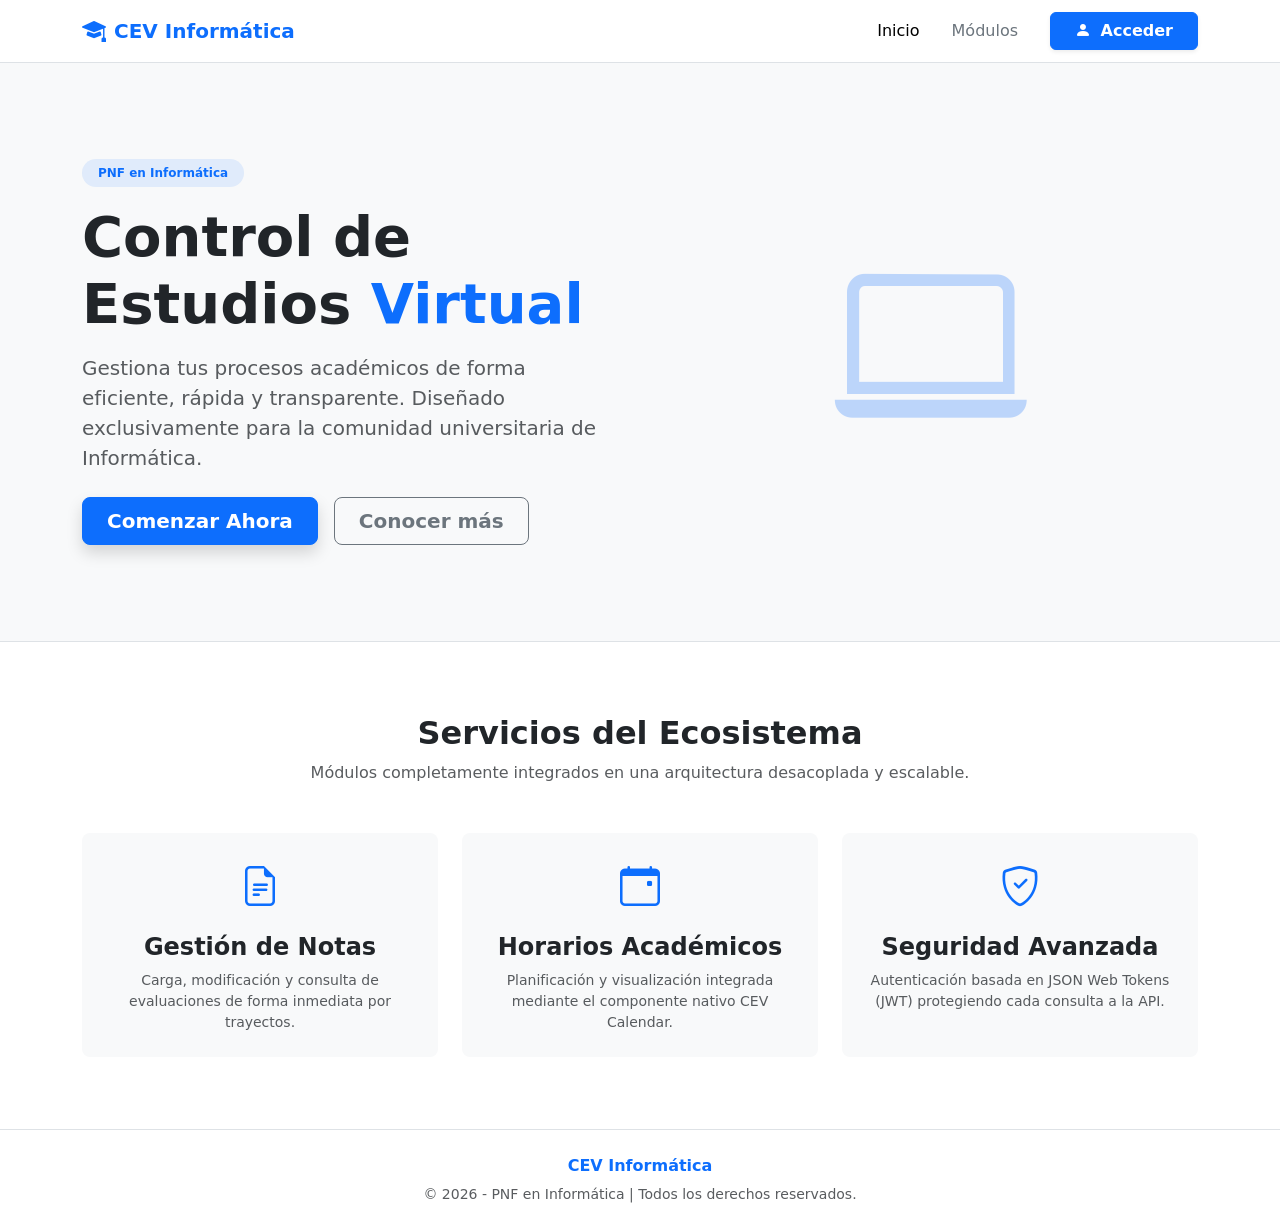
==== src/pages/landing/landing.html @ 3a4456cf "Landing y Login visualmente completados, ademas del enrutador javascript" ====
<!DOCTYPE html>
<html lang="es">

<head>
  <meta charset="UTF-8">
  <meta name="viewport" content="width=device-width, initial-scale=1.0">
  <title>CEV | Control de Estudios Virtual</title>
  <link rel="shortcut icon" href="/assets/img/cev.png" type="image/x-icon">

  <link class="styles" rel="stylesheet" href="/assets/plugins/bootstrap/bootstrap.min.css">
  <link rel="stylesheet" href="/assets/plugins/bootstrap-icons/bootstrap-icons.css">

  <script type="module" src="/src/components/index.js"></script>
  <script src="/assets/plugins/bootstrap/bootstrap.bundle.min.js"></script>
</head>

<body class="d-flex flex-column min-vh-100 bg-white">

  <nav class="navbar navbar-expand-lg navbar-light bg-white border-bottom sticky-top">
    <div class="container">
      <a class="navbar-brand fw-bold text-primary d-flex align-items-center" href="/">
        <i class="bi bi-mortarboard-fill me-2 fs-4"></i>CEV Informática
      </a>
      <button class="navbar-toggler border-0" type="button" data-bs-toggle="collapse" data-bs-target="#navbarNav"
        aria-controls="navbarNav" aria-expanded="false" aria-label="Toggle navigation">
        <span class="navbar-toggler-icon"></span>
      </button>
      <div class="collapse navbar-collapse" id="navbarNav">
        <ul class="navbar-nav ms-auto align-items-lg-center mt-3 mt-lg-0">
          <li class="nav-item me-lg-3">
            <a class="nav-link active fw-medium" href="#">Inicio</a>
          </li>
          <li class="nav-item me-lg-4">
            <a class="nav-link text-secondary fw-medium" href="#modulos">Módulos</a>
          </li>
          <li class="nav-item">
            <a href="/login" class="btn btn-primary fw-bold px-4 shadow-sm">
              <i class="bi bi-person-fill me-1"></i> Acceder
            </a>
          </li>
        </ul>
      </div>
    </div>
  </nav>

  <header class="bg-light py-5 border-bottom flex-grow-1 d-flex align-items-center">
    <div class="container py-5">
      <div class="row align-items-center g-5">
        <div class="col-lg-6 text-center text-lg-start">
          <span class="badge bg-primary bg-opacity-10 text-primary fw-bold px-3 py-2 rounded-pill mb-3">PNF en
            Informática</span>
          <h1 class="display-4 fw-bold text-dark mb-3">Control de Estudios <span class="text-primary">Virtual</span>
          </h1>
          <p class="lead text-muted mb-4">Gestiona tus procesos académicos de forma eficiente, rápida y transparente.
            Diseñado exclusivamente para la comunidad universitaria de Informática.</p>
          <div class="d-sm-flex justify-content-center justify-content-lg-start gap-3">
            <a href="/login" class="btn btn-primary btn-lg fw-bold px-4 shadow">Comenzar Ahora</a>
            <a href="#modulos" class="btn btn-outline-secondary btn-lg fw-bold px-4 mt-3 mt-sm-0">Conocer más</a>
          </div>
        </div>
        <div class="col-lg-6 text-center">
          <i class="bi bi-laptop text-primary opacity-25" style="font-size: 12rem;"></i>
        </div>
      </div>
    </div>
  </header>

  <section id="modulos" class="py-5 bg-white">
    <div class="container py-4">
      <div class="text-center mb-5">
        <h2 class="fw-bold text-dark">Servicios del Ecosistema</h2>
        <p class="text-muted">Módulos completamente integrados en una arquitectura desacoplada y escalable.</p>
      </div>
      <div class="row g-4">
        <div class="col-md-4">
          <div class="card h-100 border-0 bg-light p-4 rounded-3 text-center">
            <div class="text-primary mb-3"><i class="bi bi-file-earmark-text fs-1"></i></div>
            <h4 class="fw-bold">Gestión de Notas</h4>
            <p class="text-muted small mb-0">Carga, modificación y consulta de evaluaciones de forma inmediata por
              trayectos.</p>
          </div>
        </div>
        <div class="col-md-4">
          <div class="card h-100 border-0 bg-light p-4 rounded-3 text-center">
            <div class="text-primary mb-3"><i class="bi bi-calendar-event fs-1"></i></div>
            <h4 class="fw-bold">Horarios Académicos</h4>
            <p class="text-muted small mb-0">Planificación y visualización integrada mediante el componente nativo CEV
              Calendar.</p>
          </div>
        </div>
        <div class="col-md-4">
          <div class="card h-100 border-0 bg-light p-4 rounded-3 text-center">
            <div class="text-primary mb-3"><i class="bi bi-shield-check fs-1"></i></div>
            <h4 class="fw-bold">Seguridad Avanzada</h4>
            <p class="text-muted small mb-0">Autenticación basada en JSON Web Tokens (JWT) protegiendo cada consulta a
              la API.</p>
          </div>
        </div>
      </div>
    </div>
  </section>

  <app-footer></app-footer>

</body>

</html>
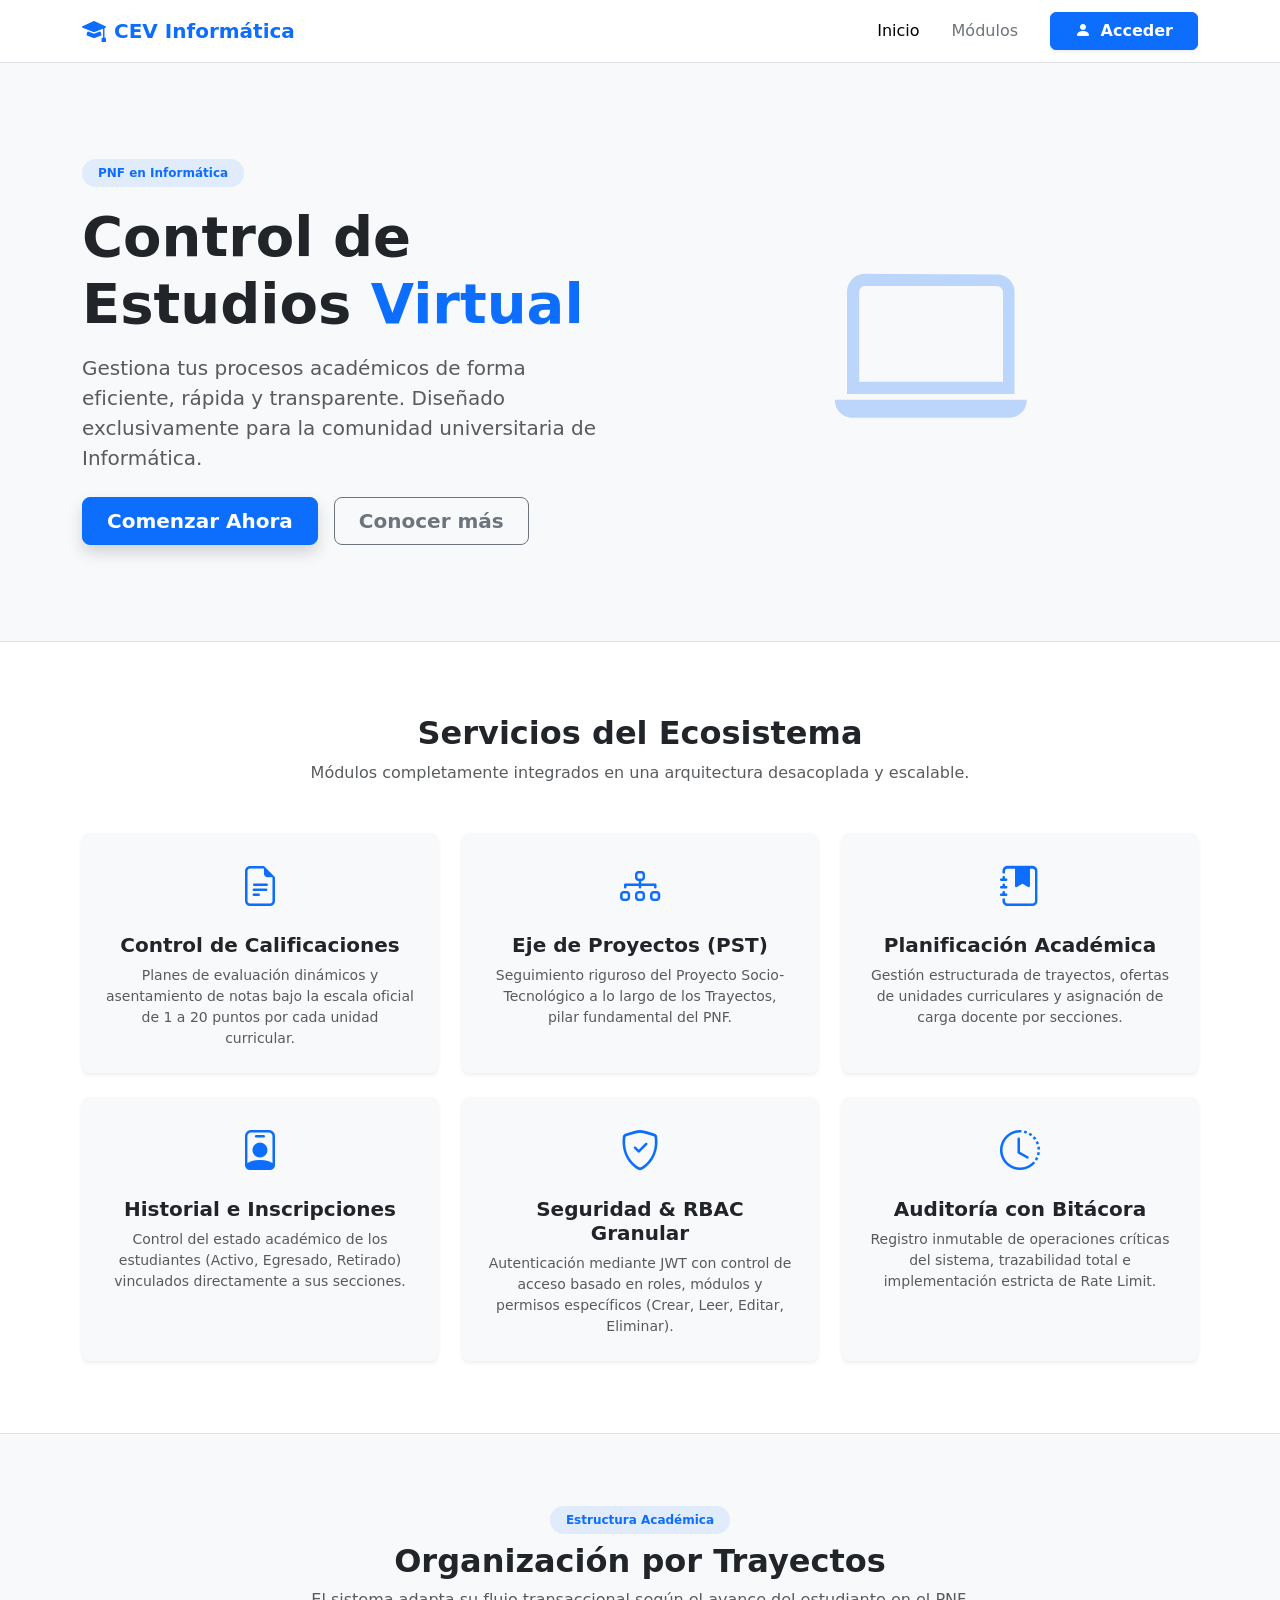
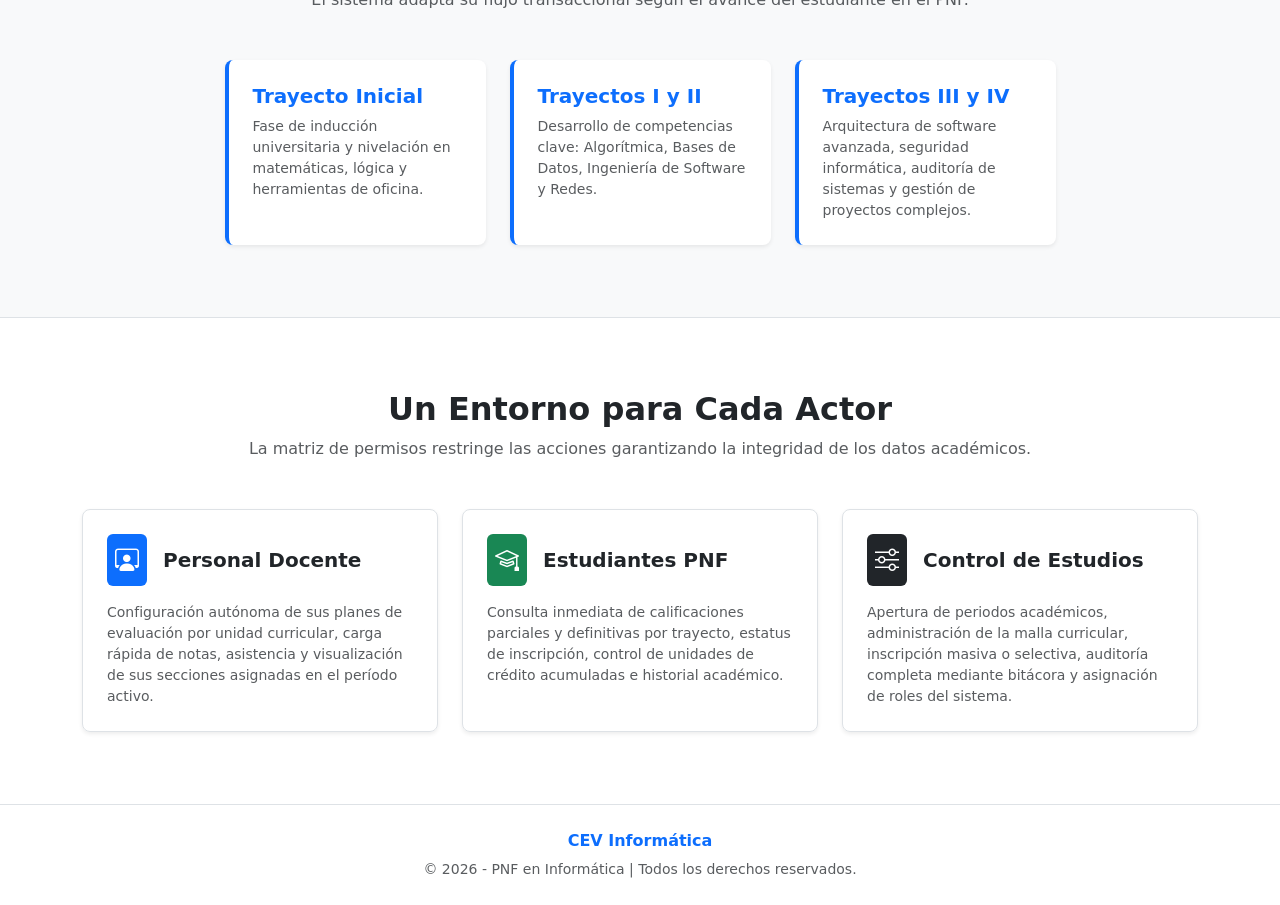
==== commit 72ddece5: "ajustes visuales del modulo de usuarios" ====
--- a/src/pages/landing/landing.html
+++ b/src/pages/landing/landing.html
@@ -73,33 +73,134 @@
       </div>
       <div class="row g-4">
         <div class="col-md-4">
-          <div class="card h-100 border-0 bg-light p-4 rounded-3 text-center">
+          <div class="card h-100 border-0 bg-light p-4 rounded-3 text-center shadow-sm">
             <div class="text-primary mb-3"><i class="bi bi-file-earmark-text fs-1"></i></div>
-            <h4 class="fw-bold">Gestión de Notas</h4>
-            <p class="text-muted small mb-0">Carga, modificación y consulta de evaluaciones de forma inmediata por
-              trayectos.</p>
-          </div>
-        </div>
-        <div class="col-md-4">
-          <div class="card h-100 border-0 bg-light p-4 rounded-3 text-center">
-            <div class="text-primary mb-3"><i class="bi bi-calendar-event fs-1"></i></div>
-            <h4 class="fw-bold">Horarios Académicos</h4>
-            <p class="text-muted small mb-0">Planificación y visualización integrada mediante el componente nativo CEV
-              Calendar.</p>
-          </div>
-        </div>
-        <div class="col-md-4">
-          <div class="card h-100 border-0 bg-light p-4 rounded-3 text-center">
+            <h4 class="fw-bold fs-5">Control de Calificaciones</h4>
+            <p class="text-muted small mb-0">Planes de evaluación dinámicos y asentamiento de notas bajo la escala
+              oficial de 1 a 20 puntos por cada unidad curricular.</p>
+          </div>
+        </div>
+        <div class="col-md-4">
+          <div class="card h-100 border-0 bg-light p-4 rounded-3 text-center shadow-sm">
+            <div class="text-primary mb-3"><i class="bi bi-diagram-3 fs-1"></i></div>
+            <h4 class="fw-bold fs-5">Eje de Proyectos (PST)</h4>
+            <p class="text-muted small mb-0">Seguimiento riguroso del Proyecto Socio-Tecnológico a lo largo de los
+              Trayectos, pilar fundamental del PNF.</p>
+          </div>
+        </div>
+        <div class="col-md-4">
+          <div class="card h-100 border-0 bg-light p-4 rounded-3 text-center shadow-sm">
+            <div class="text-primary mb-3"><i class="bi bi-journal-bookmark-fill fs-1"></i></div>
+            <h4 class="fw-bold fs-5">Planificación Académica</h4>
+            <p class="text-muted small mb-0">Gestión estructurada de trayectos, ofertas de unidades curriculares y
+              asignación de carga docente por secciones.</p>
+          </div>
+        </div>
+        <div class="col-md-4">
+          <div class="card h-100 border-0 bg-light p-4 rounded-3 text-center shadow-sm">
+            <div class="text-primary mb-3"><i class="bi bi-person-badge fs-1"></i></div>
+            <h4 class="fw-bold fs-5">Historial e Inscripciones</h4>
+            <p class="text-muted small mb-0">Control del estado académico de los estudiantes (Activo, Egresado,
+              Retirado) vinculados directamente a sus secciones.</p>
+          </div>
+        </div>
+        <div class="col-md-4">
+          <div class="card h-100 border-0 bg-light p-4 rounded-3 text-center shadow-sm">
             <div class="text-primary mb-3"><i class="bi bi-shield-check fs-1"></i></div>
-            <h4 class="fw-bold">Seguridad Avanzada</h4>
-            <p class="text-muted small mb-0">Autenticación basada en JSON Web Tokens (JWT) protegiendo cada consulta a
-              la API.</p>
+            <h4 class="fw-bold fs-5">Seguridad & RBAC Granular</h4>
+            <p class="text-muted small mb-0">Autenticación mediante JWT con control de acceso basado en roles, módulos y
+              permisos específicos (Crear, Leer, Editar, Eliminar).</p>
+          </div>
+        </div>
+        <div class="col-md-4">
+          <div class="card h-100 border-0 bg-light p-4 rounded-3 text-center shadow-sm">
+            <div class="text-primary mb-3"><i class="bi bi-clock-history fs-1"></i></div>
+            <h4 class="fw-bold fs-5">Auditoría con Bitácora</h4>
+            <p class="text-muted small mb-0">Registro inmutable de operaciones críticas del sistema, trazabilidad total
+              e implementación estricta de Rate Limit.</p>
           </div>
         </div>
       </div>
     </div>
   </section>
 
+  <section id="trayectos" class="py-5 bg-light border-top border-bottom">
+    <div class="container py-4">
+      <div class="text-center mb-5">
+        <span class="badge bg-primary bg-opacity-10 text-primary fw-bold px-3 py-2 rounded-pill mb-2">Estructura
+          Académica</span>
+        <h2 class="fw-bold text-dark">Organización por Trayectos</h2>
+        <p class="text-muted">El sistema adapta su flujo transaccional según el avance del estudiante en el PNF.</p>
+      </div>
+      <div class="row g-4 justify-content-center">
+        <div class="col-lg-3 col-md-6">
+          <div class="p-4 bg-white rounded-3 shadow-sm border-start border-primary border-4 h-100">
+            <h5 class="fw-bold text-primary mb-2">Trayecto Inicial</h5>
+            <p class="text-muted small mb-0">Fase de inducción universitaria y nivelación en matemáticas, lógica y
+              herramientas de oficina.</p>
+          </div>
+        </div>
+        <div class="col-lg-3 col-md-6">
+          <div class="p-4 bg-white rounded-3 shadow-sm border-start border-primary border-4 h-100">
+            <h5 class="fw-bold text-primary mb-2">Trayectos I y II</h5>
+            <p class="text-muted small mb-0">Desarrollo de competencias clave: Algorítmica, Bases de Datos, Ingeniería
+              de Software y Redes.</p>
+          </div>
+        </div>
+        <div class="col-lg-3 col-md-6">
+          <div class="p-4 bg-white rounded-3 shadow-sm border-start border-primary border-4 h-100">
+            <h5 class="fw-bold text-primary mb-2">Trayectos III y IV</h5>
+            <p class="text-muted small mb-0">Arquitectura de software avanzada, seguridad informática, auditoría de
+              sistemas y gestión de proyectos complejos.</p>
+          </div>
+        </div>
+      </div>
+    </div>
+  </section>
+
+  <section id="roles" class="py-5 bg-white">
+    <div class="container py-4">
+      <div class="text-center mb-5">
+        <h2 class="fw-bold text-dark">Un Entorno para Cada Actor</h2>
+        <p class="text-muted">La matriz de permisos restringe las acciones garantizando la integridad de los datos
+          académicos.</p>
+      </div>
+      <div class="row g-4">
+        <div class="col-lg-4">
+          <div class="p-4 border rounded-3 h-100 shadow-sm">
+            <div class="d-flex align-items-center mb-3">
+              <div class="bg-primary text-white p-2 rounded-2 me-3"><i class="bi bi-person-workspace fs-4"></i></div>
+              <h4 class="fw-bold m-0 fs-5">Personal Docente</h4>
+            </div>
+            <p class="text-muted small mb-0">Configuración autónoma de sus planes de evaluación por unidad curricular,
+              carga rápida de notas, asistencia y visualización de sus secciones asignadas en el período activo.</p>
+          </div>
+        </div>
+        <div class="col-lg-4">
+          <div class="p-4 border rounded-3 h-100 shadow-sm">
+            <div class="d-flex align-items-center mb-3">
+              <div class="bg-success text-white p-2 rounded-2 me-3"><i class="bi bi-mortarboard fs-4"></i></div>
+              <h4 class="fw-bold m-0 fs-5">Estudiantes PNF</h4>
+            </div>
+            <p class="text-muted small mb-0">Consulta inmediata de calificaciones parciales y definitivas por trayecto,
+              estatus de inscripción, control de unidades de crédito acumuladas e historial académico.</p>
+          </div>
+        </div>
+        <div class="col-lg-4">
+          <div class="p-4 border rounded-3 h-100 shadow-sm">
+            <div class="d-flex align-items-center mb-3">
+              <div class="bg-dark text-white p-2 rounded-2 me-3"><i class="bi bi-sliders fs-4"></i></div>
+              <h4 class="fw-bold m-0 fs-5">Control de Estudios</h4>
+            </div>
+            <p class="text-muted small mb-0">Apertura de periodos académicos, administración de la malla curricular,
+              inscripción masiva o selectiva, auditoría completa mediante bitácora y asignación de roles del sistema.
+            </p>
+          </div>
+        </div>
+      </div>
+    </div>
+  </section>
+
   <app-footer></app-footer>
 
 </body>
